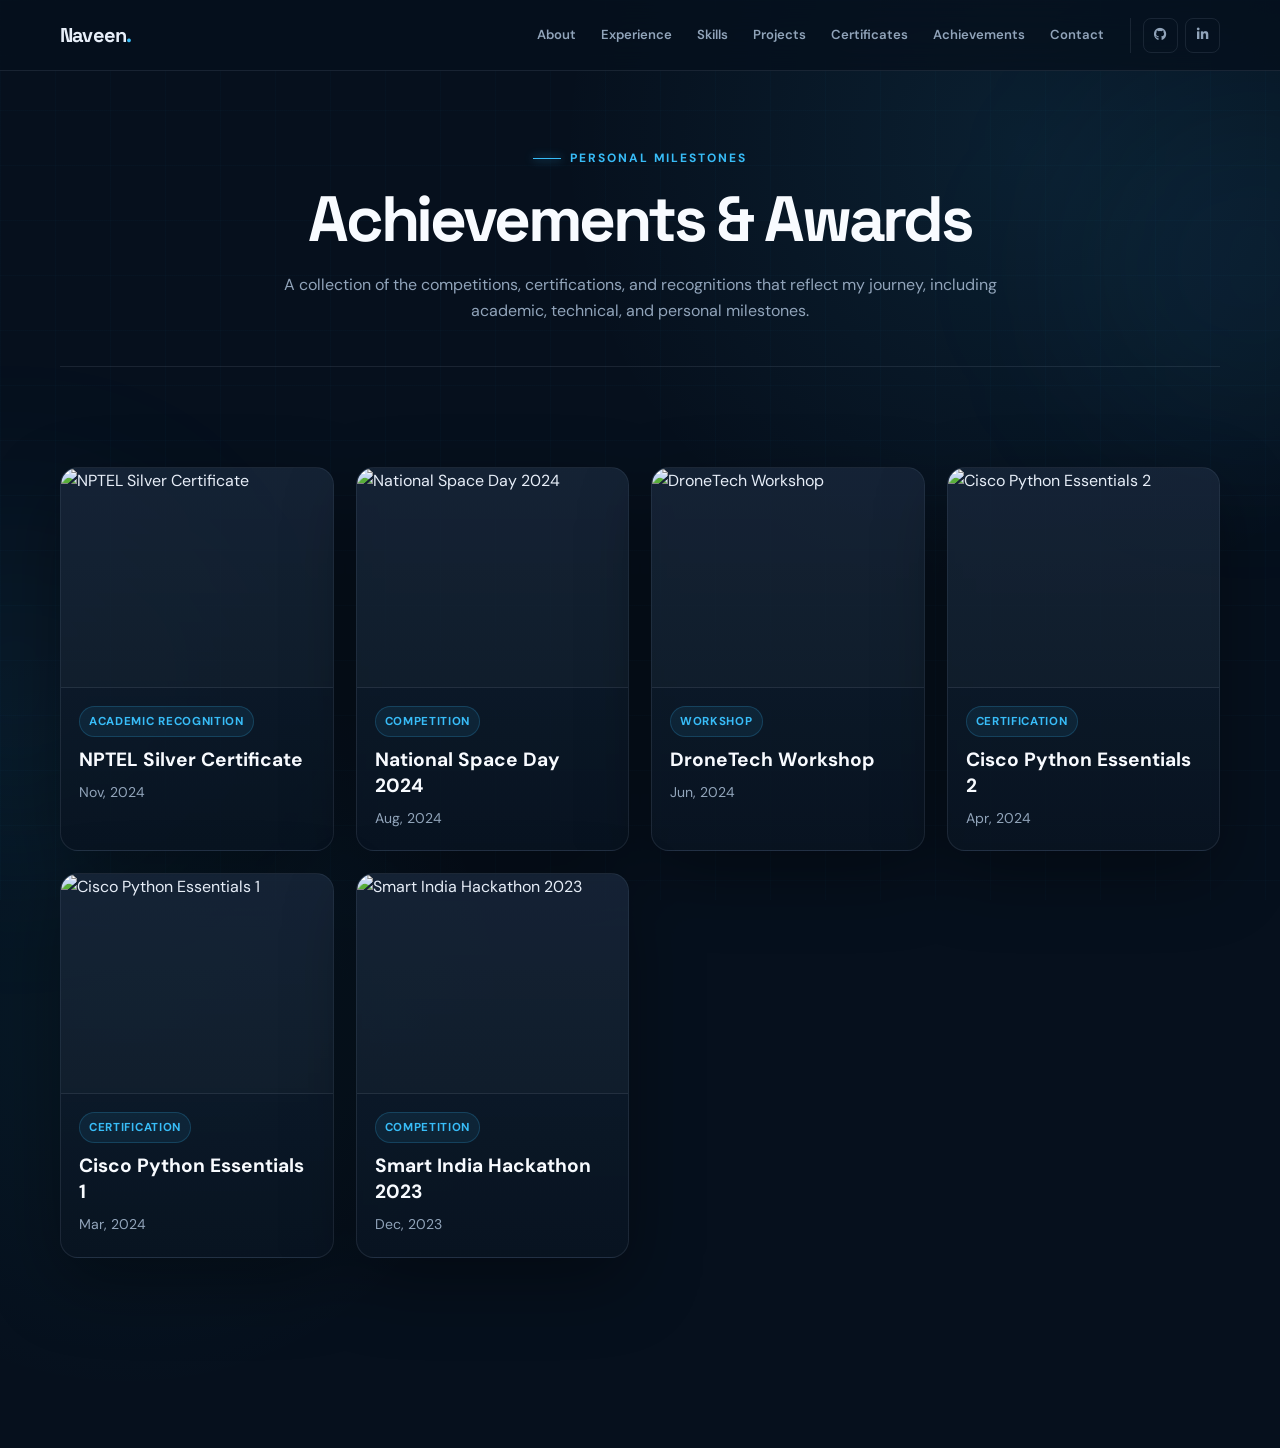
==== achievements.html @ 4840856b "added achievements page" ====
﻿<!DOCTYPE html>
<html lang="en">
<head>
  <meta charset="UTF-8" />
  <meta name="viewport" content="width=device-width, initial-scale=1.0" />
  <title>Achievements | Naveen G.</title>
  <meta name="description" content="Personal achievements, certificates, and awards earned by Naveen G." />
  <meta name="theme-color" content="#06101d" />
  <link rel="icon" href="data:image/svg+xml,%3Csvg xmlns='http://www.w3.org/2000/svg' viewBox='0 0 64 64'%3E%3Crect width='64' height='64' rx='14' fill='%2306101d'/%3E%3Ctext x='32' y='43' font-size='28' font-family='Arial' font-weight='700' text-anchor='middle' fill='%2338bdf8'%3ENG%3C/text%3E%3C/svg%3E">
  <link rel="preconnect" href="https://fonts.googleapis.com" />
  <link rel="preconnect" href="https://fonts.gstatic.com" crossorigin />
  <link href="https://fonts.googleapis.com/css2?family=DM+Sans:wght@400;500;600;700&family=Space+Grotesk:wght@500;600;700&display=swap" rel="stylesheet" />
  <link rel="stylesheet" href="https://cdnjs.cloudflare.com/ajax/libs/font-awesome/6.5.2/css/all.min.css" />
  <link rel="stylesheet" href="style.css">
</head>
<body>
  <div class="ambient-glow glow-one"></div>
  <div class="ambient-glow glow-two"></div>

  <header>
    <div class="container header-inner">
      <a href="index.html" class="logo">Naveen<span>.</span></a>

      <nav class="desktop-nav" aria-label="Main navigation">
        <a href="index.html#about">About</a>
        <a href="index.html#experience">Experience</a>
        <a href="index.html#skills">Skills</a>
        <a href="index.html#projects">Projects</a>
        <a href="index.html#certificates">Certificates</a>
        <a href="achievements.html" class="active">Achievements</a>
        <a href="index.html#contact">Contact</a>

        <div class="nav-social">
          <a class="social-link" href="https://github.com/hey-naveen" target="_blank" rel="noopener noreferrer" aria-label="GitHub">
            <i class="fa-brands fa-github"></i>
          </a>
          <a class="social-link" href="https://www.linkedin.com/in/heynaveen/" target="_blank" rel="noopener noreferrer" aria-label="LinkedIn">
            <i class="fa-brands fa-linkedin-in"></i>
          </a>
        </div>
      </nav>

      <button class="menu-button" id="menuButton" aria-label="Open navigation" aria-expanded="false" aria-controls="mobileNav">
        <span></span><span></span><span></span>
      </button>
    </div>
  </header>

  <nav class="mobile-nav" id="mobileNav" aria-label="Mobile navigation">
    <a href="index.html#about">About</a>
    <a href="index.html#experience">Experience</a>
    <a href="index.html#skills">Skills</a>
    <a href="index.html#projects">Projects</a>
    <a href="index.html#certificates">Certificates</a>
    <a href="achievements.html" class="active">Achievements</a>
    <a href="index.html#contact">Contact</a>

    <div class="mobile-social">
      <a class="social-link" href="https://github.com/hey-naveen" target="_blank" rel="noopener noreferrer" aria-label="GitHub">
        <i class="fa-brands fa-github"></i>
      </a>
      <a class="social-link" href="https://www.linkedin.com/in/heynaveen/" target="_blank" rel="noopener noreferrer" aria-label="LinkedIn">
        <i class="fa-brands fa-linkedin-in"></i>
      </a>
    </div>
  </nav>

  <main class="page-shell">
    <div class="container">
      <header class="page-header">
        <div class="eyebrow">Personal Milestones</div>
        <h1>Achievements &amp; Awards</h1>
        <p class="page-subtitle">
          A collection of the competitions, certifications, and recognitions that reflect my journey,
          including academic, technical, and personal milestones.
        </p>
      </header>

      <section id="achievementGrid" class="achievement-grid" aria-live="polite"></section>
    </div>
  </main>

  <div class="modal" id="achievementModal" aria-hidden="true">
    <div class="modal-box" role="dialog" aria-modal="true" aria-labelledby="modalTitle">
      <div class="modal-top">
        <button class="modal-close" id="closeModal" aria-label="Close achievement details">
          <i class="fa-solid fa-xmark"></i>
        </button>
        <img id="modalImage" class="modal-image" src="" alt="Achievement preview" />
      </div>
      <div class="modal-body">
        <span id="modalTag" class="card-tag">Award</span>
        <h2 id="modalTitle" class="modal-title">Achievement title</h2>
        <div id="modalMeta" class="modal-meta"> </div>
        <p id="modalText" class="modal-text"></p>
        <div class="modal-actions">
          <a id="modalLink" class="btn btn-primary" href="#" target="_blank" rel="noopener noreferrer">
            <i class="fa-solid fa-link"></i> Open Source / Proof
          </a>
          <button id="modalSecondary" class="btn btn-outline" type="button">
            <i class="fa-solid fa-xmark"></i> Close
          </button>
        </div>
      </div>
    </div>
  </div>

  <script type="module">
    import { achievements } from './Achievements/achievement_content.js';
    const grid = document.getElementById('achievementGrid');
    const modal = document.getElementById('achievementModal');
    const modalImage = document.getElementById('modalImage');
    const modalTag = document.getElementById('modalTag');
    const modalTitle = document.getElementById('modalTitle');
    const modalMeta = document.getElementById('modalMeta');
    const modalText = document.getElementById('modalText');
    const modalLink = document.getElementById('modalLink');
    const closeModalBtn = document.getElementById('closeModal');
    const modalSecondary = document.getElementById('modalSecondary');

    function formatAchievementDate(date) {
      const [year, month, day] = date.split('-');
      return `${day}/${month}/${year}`;
    }

    function formatAchievementMonthYear(date) {
      const [year, month] = date.split('-');
      const monthName = new Date(Number(year), Number(month) - 1).toLocaleString('en', { month: 'short' });
      return `${monthName}, ${year}`;
    }

    function renderAchievements() {
      const sortedAchievements = [...achievements].sort((a, b) => b.date.localeCompare(a.date));
      sortedAchievements.forEach((item) => {
        const article = document.createElement('article');
        article.className = 'achievement-card';
        article.setAttribute('tabindex', '0');
        article.setAttribute('role', 'button');
        article.setAttribute('aria-label', `Open details for ${item.title}`);
        article.innerHTML = `
          <div class="card-image-wrap">
            <img class="card-image" src="${item.image}" alt="${item.title}" loading="lazy" />
          </div>
          <div class="card-content">
            <span class="card-tag">${item.category}</span>
            <h3 class="card-title">${item.title}</h3>
            <div class="card-meta">${formatAchievementMonthYear(item.date)}</div>
          </div>
        `;

        article.addEventListener('click', () => openModal(item));
        article.addEventListener('keydown', (event) => {
          if (event.key === 'Enter' || event.key === ' ') {
            event.preventDefault();
            openModal(item);
          }
        });

        grid.appendChild(article);
      });
    }

    function openModal(item) {
      modalImage.src = item.image;
      modalImage.alt = item.title;
      modalTag.textContent = item.category;
      modalTitle.textContent = item.title;
      modalMeta.innerHTML = `<span><i class="fa-solid fa-calendar-days"></i> ${formatAchievementDate(item.date)}</span><span><i class="fa-solid fa-trophy"></i> ${item.category}</span>`;
      modalText.textContent = item.summary + ' ' + item.details;

      if (item.link && item.link !== '#') {
        modalLink.href = item.link;
        modalLink.style.display = 'inline-flex';
      } else {
        modalLink.href = '#';
        modalLink.style.display = 'none';
      }

      modal.classList.add('open');
      modal.setAttribute('aria-hidden', 'false');
    }

    function closeModal() {
      modal.classList.remove('open');
      modal.setAttribute('aria-hidden', 'true');
    }

    closeModalBtn.addEventListener('click', closeModal);
    modalSecondary.addEventListener('click', closeModal);

    modal.addEventListener('click', (event) => {
      if (event.target === modal) {
        closeModal();
      }
    });

    document.addEventListener('keydown', (event) => {
      if (event.key === 'Escape' && modal.classList.contains('open')) {
        closeModal();
      }
    });

    const menuButton = document.getElementById("menuButton");
    const mobileNav = document.getElementById("mobileNav");

    function closeMenu() {
      menuButton.classList.remove("open");
      mobileNav.classList.remove("open");
      menuButton.setAttribute("aria-expanded", "false");
    }

    if (menuButton && mobileNav) {
      menuButton.addEventListener("click", () => {
        const isOpen = mobileNav.classList.contains("open");
        mobileNav.classList.toggle("open", !isOpen);
        menuButton.classList.toggle("open", !isOpen);
        menuButton.setAttribute("aria-expanded", String(!isOpen));
      });

      mobileNav.querySelectorAll("a").forEach((link) => {
        link.addEventListener("click", closeMenu);
      });
    }

    renderAchievements();
  </script>
</body>
</html>
---- style.css ----
:root {
  --bg: #06101d;
  --surface: rgba(13, 28, 47, 0.78);
  --surface-solid: #0d1c30;
  --surface-2: #11243c;
  --accent: #38bdf8;
  --green: #34d399;
  --text: #e7eef8;
  --muted: #91a4ba;
  --heading: #f8fbff;
  --border: rgba(148, 163, 184, 0.14);
  --border-hover: rgba(56, 189, 248, 0.55);
  --accent-soft: rgba(56, 189, 248, 0.09);
  --radius: 18px;
  --max-width: 1160px;
  --shadow: 0 25px 70px rgba(0, 0, 0, 0.35);
  --transition: 0.3s ease;
}

* { margin: 0; padding: 0; box-sizing: border-box; }

html { scroll-behavior: smooth; scroll-padding-top: 80px; }

body {
  font-family: "DM Sans", sans-serif;
  background:
    radial-gradient(circle at 80% 10%, rgba(56, 189, 248, 0.09), transparent 28%),
    radial-gradient(circle at 10% 70%, rgba(34, 211, 238, 0.05), transparent 25%),
    var(--bg);
  color: var(--text);
  line-height: 1.65;
  overflow-x: hidden;
}

a { color: inherit; }
button { font: inherit; }
img { max-width: 100%; display: block; }
::selection { background: rgba(56, 189, 248, 0.3); color: #fff; }
:focus-visible { outline: 2px solid var(--accent); outline-offset: 3px; }

body::before {
  content: "";
  position: fixed;
  inset: 0;
  background-image:
    linear-gradient(rgba(56, 189, 248, 0.025) 1px, transparent 1px),
    linear-gradient(90deg, rgba(56, 189, 248, 0.025) 1px, transparent 1px);
  background-size: 55px 55px;
  pointer-events: none;
  z-index: -5;
  animation: gridMove 20s linear infinite;
}

@keyframes gridMove { from { background-position: 0 0; } to { background-position: 55px 55px; } }

.ambient-glow {
  position: fixed;
  width: 350px;
  height: 350px;
  border-radius: 50%;
  background: rgba(56, 189, 248, 0.06);
  filter: blur(90px);
  pointer-events: none;
  z-index: -4;
  animation: floatGlow 8s ease-in-out infinite;
}

.glow-one { top: 10%; right: -150px; }
.glow-two { bottom: 5%; left: -160px; animation-delay: -4s; }

@keyframes floatGlow { 0%, 100% { transform: translateY(0); } 50% { transform: translateY(40px); } }

.container { width: min(var(--max-width), calc(100% - 40px)); margin: auto; }

body > header {
  position: sticky;
  top: 0;
  z-index: 1000;
  background: rgba(6, 16, 29, 0.78);
  backdrop-filter: blur(18px);
  -webkit-backdrop-filter: blur(18px);
  border-bottom: 1px solid var(--border);
}

.header-inner { height: 70px; display: flex; align-items: center; justify-content: space-between; }

.logo {
  text-decoration: none;
  font-family: "Space Grotesk", sans-serif;
  font-size: 1.25rem;
  font-weight: 700;
  letter-spacing: -0.04em;
}

.logo span { color: var(--accent); }

.desktop-nav { display: flex; align-items: center; gap: 3px; }
.desktop-nav a {
  padding: 9px 11px;
  color: var(--muted);
  text-decoration: none;
  font-size: 0.82rem;
  font-weight: 600;
  border-radius: 8px;
  transition: var(--transition);
}
.desktop-nav a:hover { color: var(--heading); background: rgba(255,255,255,0.04); }

.nav-social { display: flex; gap: 7px; margin-left: 12px; padding-left: 12px; border-left: 1px solid var(--border); }
.desktop-nav .social-link { padding: 0; }
.social-link {
  width: 35px;
  height: 35px;
  display: flex;
  align-items: center;
  justify-content: center;
  border-radius: 9px;
  border: 1px solid var(--border);
  color: var(--muted);
  text-decoration: none;
  transition: var(--transition);
}
.social-link:hover { color: var(--accent); border-color: var(--border-hover); background: var(--accent-soft); transform: translateY(-2px); }

.menu-button {
  display: none;
  width: 42px;
  height: 42px;
  border: 1px solid var(--border);
  border-radius: 9px;
  background: transparent;
  cursor: pointer;
  align-items: center;
  justify-content: center;
  flex-direction: column;
  gap: 5px;
}
.menu-button span { width: 20px; height: 2px; background: var(--text); border-radius: 5px; transition: var(--transition); }
.menu-button.open span:nth-child(1) { transform: translateY(7px) rotate(45deg); }
.menu-button.open span:nth-child(2) { opacity: 0; }
.menu-button.open span:nth-child(3) { transform: translateY(-7px) rotate(-45deg); }

.mobile-nav {
  display: none;
  position: fixed;
  top: 70px;
  left: 0;
  right: 0;
  z-index: 999;
  padding: 15px 20px 20px;
  background: rgba(6, 16, 29, 0.98);
  border-bottom: 1px solid var(--border);
  box-shadow: var(--shadow);
}
.mobile-nav.open { display: block; animation: mobileDrop 0.25s ease; }
@keyframes mobileDrop { from { opacity: 0; transform: translateY(-10px); } to { opacity: 1; transform: translateY(0); } }
.mobile-nav a { display: block; padding: 13px 5px; color: var(--muted); text-decoration: none; border-bottom: 1px solid var(--border); }
.mobile-nav a:hover { color: var(--accent); }
.mobile-nav .social-link { display: flex; padding: 0; border-bottom: 1px solid var(--border); }
.mobile-social { display: flex; gap: 8px; padding-top: 15px; }

.hero {
  position: relative;
  min-height: calc(100vh - 70px);
  display: flex;
  align-items: center;
  padding: 90px 0 100px;
  border-top: none !important;
}
.hero-grid { display: grid; grid-template-columns: 1.15fr 0.85fr; align-items: center; gap: 75px; }

.hero-kicker {
  display: inline-flex;
  align-items: center;
  gap: 9px;
  margin-bottom: 22px;
  color: var(--accent);
  font-size: 0.75rem;
  font-weight: 700;
  letter-spacing: 0.15em;
  text-transform: uppercase;
}
.hero-kicker::before { content: ""; width: 28px; height: 1px; background: var(--accent); box-shadow: 0 0 10px var(--accent); }

.hero h1 {
  font-family: "Space Grotesk", sans-serif;
  font-size: clamp(3.4rem, 7vw, 6rem);
  line-height: 0.95;
  letter-spacing: -0.065em;
  color: var(--heading);
  margin-bottom: 22px;
  white-space: nowrap;
}
.hero h1 span { color: var(--accent); text-shadow: 0 0 35px rgba(56,189,248,0.18); }

.hero-role { font-family: "Space Grotesk", sans-serif; font-size: clamp(1.15rem, 2.5vw, 1.65rem); font-weight: 600; margin-bottom: 8px; }
.hero-focus { color: var(--accent); font-size: 0.95rem; font-weight: 600; margin-bottom: 20px; }
.hero-description { max-width: 700px; color: var(--muted); font-size: 0.98rem; line-height: 1.85; margin-bottom: 30px; }

.hero-buttons { display: flex; flex-wrap: wrap; gap: 10px; }
.btn {
  display: inline-flex;
  align-items: center;
  justify-content: center;
  gap: 8px;
  padding: 11px 18px;
  border-radius: 9px;
  text-decoration: none;
  font-size: 0.84rem;
  font-weight: 700;
  transition: var(--transition);
}
.btn:hover { transform: translateY(-3px); }
.btn-primary { background: var(--accent); color: #03111c; border: 1px solid var(--accent); box-shadow: 0 8px 25px rgba(56,189,248,0.15); }
.btn-primary:hover { background: #67d1ff; box-shadow: 0 12px 35px rgba(56,189,248,0.25); }
.btn-outline { color: var(--text); background: rgba(255,255,255,0.015); border: 1px solid var(--border); }
.btn-outline:hover { color: var(--accent); border-color: var(--border-hover); background: var(--accent-soft); }

.hero-photo-wrap { position: relative; width: min(360px, 100%); margin-left: auto; }
.hero-photo-frame {
  position: relative;
  padding: 12px;
  border-radius: 22px;
  background: linear-gradient(145deg, rgba(56,189,248,0.08), rgba(13,28,47,0.7));
  border: 1px solid var(--border);
  box-shadow: var(--shadow);
}
.hero-photo-frame::before,
.hero-photo-frame::after {
  content: "";
  position: absolute;
  width: 50px;
  height: 50px;
  border: 0 solid var(--accent);
}
.hero-photo-frame::before { top: -8px; left: -8px; border-width: 2px 0 0 2px; border-radius: 8px 0 0 0; }
.hero-photo-frame::after { right: -8px; bottom: -8px; border-width: 0 2px 2px 0; border-radius: 0 0 8px 0; }

.profile-photo { border-radius: 18px; overflow: hidden; }
.hero-photo-frame:hover .profile-photo { transform: scale(1.015); }

.photo-placeholder {
  display: none;
  align-items: center;
  justify-content: center;
  width: 100%;
  aspect-ratio: 1 / 1.1;
  border-radius: 18px;
  background: linear-gradient(135deg, rgba(56,189,248,0.14), rgba(13,28,47,0.85));
  color: var(--accent);
  font-family: "Space Grotesk", sans-serif;
  font-weight: 700;
  font-size: 2.5rem;
  letter-spacing: -0.08em;
}

.hero-status {
  position: absolute;
  left: -18px;
  bottom: 18px;
  display: flex;
  align-items: center;
  gap: 10px;
  padding: 10px 14px;
  background: var(--surface-solid);
  border: 1px solid var(--border);
  border-radius: 10px;
  font-size: 0.75rem;
  font-weight: 700;
  box-shadow: var(--shadow);
  animation: statusFloat 4s ease-in-out infinite;
}
@keyframes statusFloat { 0%, 100% { transform: translateY(0); } 50% { transform: translateY(-7px); } }
.status-dot { width: 7px; height: 7px; border-radius: 50%; background: var(--green); box-shadow: 0 0 12px rgba(52,211,153,0.8); }

.scroll-indicator {
  position: absolute;
  bottom: 28px;
  left: 50%;
  transform: translateX(-50%);
  display: flex;
  flex-direction: column;
  align-items: center;
  gap: 7px;
  color: var(--muted);
  font-size: 0.65rem;
  letter-spacing: 0.12em;
  text-transform: uppercase;
}
.scroll-line { width: 1px; height: 28px; background: linear-gradient(to bottom, var(--accent), transparent); animation: scrollPulse 1.8s ease-in-out infinite; }
@keyframes scrollPulse { 0%, 100% { opacity: 0.35; } 50% { opacity: 1; } }

section { padding: 100px 0; border-top: 1px solid var(--border); }
.section-heading { display: flex; align-items: flex-end; justify-content: space-between; gap: 30px; margin-bottom: 40px; }
.section-label { color: var(--accent); font-size: 0.7rem; font-weight: 700; letter-spacing: 0.17em; text-transform: uppercase; margin-bottom: 8px; }
.section-title { font-family: "Space Grotesk", sans-serif; color: var(--heading); font-size: clamp(1.9rem, 3vw, 2.5rem); line-height: 1.1; letter-spacing: -0.04em; }
.section-description { max-width: 500px; color: var(--muted); font-size: 0.87rem; }

.glass-card {
  background: var(--surface);
  border: 1px solid var(--border);
  backdrop-filter: blur(12px);
  -webkit-backdrop-filter: blur(12px);
  border-radius: var(--radius);
  transition: var(--transition);
}
.glass-card:hover { border-color: var(--border-hover); transform: translateY(-4px); box-shadow: var(--shadow); }

.about-grid { display: grid; grid-template-columns: 1.2fr 0.8fr; gap: 20px; }
.about-card { padding: 32px; }
.about-card p { color: var(--text); font-size: 0.94rem; line-height: 1.9; }
.interest-list { display: flex; flex-wrap: wrap; gap: 8px; margin-top: 25px; }
.interest {
  padding: 7px 10px;
  border: 1px solid var(--border);
  border-radius: 7px;
  color: var(--muted);
  background: rgba(255,255,255,0.02);
  font-size: 0.75rem;
  transition: var(--transition);
}
.interest:hover { color: var(--accent); border-color: var(--border-hover); transform: translateY(-2px); }

.academic-card { padding: 30px; }
.academic-card h3 { font-family: "Space Grotesk", sans-serif; font-size: 1rem; color: var(--heading); margin-bottom: 20px; }
.academic-grid { display: grid; grid-template-columns: 1fr 1fr; gap: 10px; }
.academic-item {
  padding: 17px;
  background: var(--surface-2);
  border: 1px solid var(--border);
  border-radius: 11px;
  transition: var(--transition);
}
.academic-item:hover { border-color: var(--border-hover); transform: translateY(-3px); }
.academic-item small { display: block; color: var(--muted); font-size: 0.68rem; margin-bottom: 4px; }
.academic-item strong { color: var(--heading); font-family: "Space Grotesk", sans-serif; font-size: 1.3rem; }

.timeline { position: relative; max-width: 1000px; margin: auto; }
.timeline::before {
  content: "";
  position: absolute;
  left: 18px;
  top: 0;
  bottom: 0;
  width: 1px;
  background: linear-gradient(to bottom, var(--accent), var(--border), transparent);
}
.experience-card { position: relative; padding-left: 58px; margin-bottom: 25px; }
.timeline-dot {
  position: absolute;
  left: 10px;
  top: 27px;
  width: 17px;
  height: 17px;
  border-radius: 50%;
  background: var(--bg);
  border: 2px solid var(--accent);
  box-shadow: 0 0 0 5px rgba(56,189,248,0.06), 0 0 18px rgba(56,189,248,0.25);
}
.experience-inner {
  background: var(--surface);
  border: 1px solid var(--border);
  border-radius: var(--radius);
  overflow: hidden;
  transition: var(--transition);
}
.experience-inner:hover { border-color: var(--border-hover); box-shadow: var(--shadow); }
.experience-summary {
  display: flex;
  align-items: flex-start;
  justify-content: space-between;
  gap: 20px;
  padding: 25px;
  cursor: pointer;
  list-style: none;
}
.experience-summary::-webkit-details-marker { display: none; }
.experience-company { color: var(--heading); font-family: "Space Grotesk", sans-serif; font-size: 1.15rem; font-weight: 700; margin-bottom: 4px; }
.experience-role { color: var(--accent); font-size: 0.82rem; font-weight: 700; margin-bottom: 6px; }
.experience-meta { color: var(--muted); font-size: 0.74rem; }
.experience-arrow {
  width: 34px;
  height: 34px;
  flex-shrink: 0;
  display: flex;
  align-items: center;
  justify-content: center;
  border: 1px solid var(--border);
  border-radius: 9px;
  color: var(--muted);
  transition: var(--transition);
}
details[open] .experience-arrow { transform: rotate(180deg); color: var(--accent); border-color: var(--border-hover); }

.experience-details { padding: 0 25px 27px; border-top: 1px solid var(--border); animation: detailOpen 0.3s ease; }
@keyframes detailOpen { from { opacity: 0; transform: translateY(-5px); } to { opacity: 1; transform: translateY(0); } }

.detail-grid { display: grid; grid-template-columns: repeat(2, 1fr); gap: 25px; padding-top: 23px; }
.detail-block h4 { color: var(--heading); font-family: "Space Grotesk", sans-serif; font-size: 0.82rem; margin-bottom: 10px; }
.detail-block ul { list-style: none; }
.detail-block li { position: relative; padding-left: 14px; margin-bottom: 7px; color: var(--muted); font-size: 0.79rem; }
.detail-block li::before { content: ""; position: absolute; left: 0; top: 10px; width: 4px; height: 4px; border-radius: 50%; background: var(--accent); }

.skills-grid { display: grid; grid-template-columns: repeat(3, 1fr); gap: 15px; }
.skill-card { padding: 25px; }
.skill-number { color: var(--accent); font-family: "Space Grotesk", sans-serif; font-size: 0.7rem; font-weight: 700; margin-bottom: 13px; }
.skill-card h3 { color: var(--heading); font-family: "Space Grotesk", sans-serif; font-size: 0.98rem; margin-bottom: 15px; }
.chip-list { display: flex; flex-wrap: wrap; gap: 7px; }
.chip {
  padding: 6px 9px;
  color: var(--muted);
  background: var(--surface-2);
  border: 1px solid var(--border);
  border-radius: 7px;
  font-size: 0.73rem;
  transition: var(--transition);
}
.chip:hover { color: var(--accent); border-color: var(--border-hover); transform: translateY(-2px); }

.projects-grid { display: grid; grid-template-columns: repeat(2, 1fr); gap: 18px; }
.project-card { position: relative; display: flex; flex-direction: column; min-height: 330px; padding: 27px; overflow: hidden; }
.project-card::before {
  content: "";
  position: absolute;
  width: 150px;
  height: 150px;
  right: -80px;
  top: -80px;
  border-radius: 50%;
  background: rgba(56,189,248,0.05);
  transition: 0.5s ease;
}
.project-card:hover::before { transform: scale(2.2); }
.project-top { position: relative; display: flex; align-items: center; justify-content: space-between; margin-bottom: 18px; }
.project-number { color: var(--accent); font-family: "Space Grotesk", sans-serif; font-size: 0.7rem; font-weight: 700; letter-spacing: 0.08em; }
.project-type {
  padding: 5px 8px;
  color: var(--accent);
  background: var(--accent-soft);
  border-radius: 6px;
  font-size: 0.65rem;
  font-weight: 700;
  text-transform: uppercase;
  letter-spacing: 0.05em;
}
.project-card h3 { position: relative; color: var(--heading); font-family: "Space Grotesk", sans-serif; font-size: 1.1rem; line-height: 1.35; margin-bottom: 12px; }
.project-card p { position: relative; color: var(--muted); font-size: 0.82rem; line-height: 1.75; flex-grow: 1; margin-bottom: 18px; }
.project-tags { position: relative; display: flex; flex-wrap: wrap; gap: 6px; margin-bottom: 20px; }
.project-tag { padding: 5px 8px; color: var(--text); border: 1px solid var(--border); border-radius: 6px; font-size: 0.68rem; }
.project-links { position: relative; display: flex; gap: 8px; }
.project-link {
  display: inline-flex;
  align-items: center;
  gap: 7px;
  padding: 8px 11px;
  border: 1px solid var(--border);
  border-radius: 7px;
  color: var(--accent);
  text-decoration: none;
  font-size: 0.73rem;
  font-weight: 700;
  transition: var(--transition);
}
.project-link:hover { background: var(--accent-soft); border-color: var(--border-hover); transform: translateY(-2px); }

.cert-grid { display: grid; grid-template-columns: repeat(3, 1fr); gap: 16px; }
.cert-card {
  position: relative;
  overflow: hidden;
  min-height: 270px;
  padding: 14px;
  background: var(--surface);
  border: 1px solid var(--border);
  border-radius: var(--radius);
  transition: var(--transition);
  cursor: pointer;
}
.cert-card:hover { transform: translateY(-6px); border-color: var(--border-hover); box-shadow: var(--shadow); }
.cert-image-wrap {
  position: relative;
  height: 155px;
  overflow: hidden;
  border-radius: 11px;
  background: var(--surface-2);
  border: 1px solid var(--border);
  margin-bottom: 15px;
}
.cert-image { width: 100%; height: 100%; object-fit: cover; transition: transform 0.5s ease; }
.cert-card:hover .cert-image { transform: scale(1.06); }
.cert-overlay {
  position: absolute;
  inset: 0;
  display: flex;
  align-items: center;
  justify-content: center;
  background: rgba(3,12,23,0.72);
  opacity: 0;
  transition: var(--transition);
}
.cert-card:hover .cert-overlay,
.cert-card:focus-visible .cert-overlay { opacity: 1; }
.cert-overlay span {
  display: flex;
  align-items: center;
  gap: 7px;
  padding: 8px 12px;
  border: 1px solid rgba(255,255,255,0.2);
  border-radius: 8px;
  background: rgba(255,255,255,0.06);
  color: #fff;
  font-size: 0.72rem;
  font-weight: 700;
}
.cert-icon {
  width: 32px;
  height: 32px;
  display: flex;
  align-items: center;
  justify-content: center;
  border-radius: 8px;
  background: var(--accent-soft);
  color: var(--accent);
  margin-bottom: 9px;
  font-size: 0.75rem;
}
.cert-card h3 { color: var(--heading); font-family: "Space Grotesk", sans-serif; font-size: 0.86rem; line-height: 1.4; }
.cert-card p { color: var(--muted); font-size: 0.7rem; margin-top: 5px; }

.cert-modal {
  position: fixed;
  inset: 0;
  z-index: 2000;
  display: none;
  align-items: center;
  justify-content: center;
  padding: 25px;
  background: rgba(1,7,14,0.9);
  backdrop-filter: blur(12px);
}
.cert-modal.active { display: flex; animation: modalFade 0.25s ease; }
@keyframes modalFade { from { opacity: 0; } to { opacity: 1; } }
.modal-content {
  position: relative;
  width: min(950px, 100%);
  max-height: 90vh;
  padding: 15px;
  background: var(--surface-solid);
  border: 1px solid var(--border-hover);
  border-radius: 16px;
  box-shadow: var(--shadow);
}
.modal-content img { width: 100%; max-height: 82vh; object-fit: contain; border-radius: 10px; }
.modal-close {
  position: absolute;
  top: -15px;
  right: -15px;
  width: 38px;
  height: 38px;
  display: flex;
  align-items: center;
  justify-content: center;
  border-radius: 50%;
  border: 1px solid var(--border);
  background: var(--surface-solid);
  color: #fff;
  cursor: pointer;
  transition: var(--transition);
}
.modal-close:hover { color: var(--accent); border-color: var(--border-hover); transform: rotate(90deg); }

.productivity { display: flex; flex-wrap: wrap; gap: 9px; }

.contact-box { display: grid; grid-template-columns: 1fr auto; align-items: center; gap: 30px; padding: 35px; }
.contact-box h3 { color: var(--heading); font-family: "Space Grotesk", sans-serif; font-size: 1.4rem; margin-bottom: 7px; }
.contact-box p { color: var(--muted); font-size: 0.85rem; }
.contact-links { display: flex; flex-wrap: wrap; gap: 8px; }
.contact-link {
  display: inline-flex;
  align-items: center;
  gap: 7px;
  padding: 10px 13px;
  border: 1px solid var(--border);
  border-radius: 8px;
  color: var(--text);
  text-decoration: none;
  font-size: 0.76rem;
  font-weight: 700;
  transition: var(--transition);
}
.contact-link:hover { color: var(--accent); border-color: var(--border-hover); background: var(--accent-soft); transform: translateY(-2px); }

footer { padding: 28px 0; text-align: center; border-top: 1px solid var(--border); color: var(--muted); font-size: 0.74rem; }
footer span { color: var(--accent); }

.reveal {
  opacity: 0;
  transform: translateY(28px);
  transition:
    opacity 0.7s ease,
    transform 0.7s ease,
    border-color 0.3s ease,
    box-shadow 0.3s ease,
    background 0.3s ease;
}
.reveal.visible { opacity: 1; transform: translateY(0); }
.glass-card.reveal.visible:hover { transform: translateY(-4px); }
.cert-card.reveal.visible:hover { transform: translateY(-6px); }

.delay-1 { transition-delay: 0.1s; }
.delay-2 { transition-delay: 0.2s; }
.delay-3 { transition-delay: 0.3s; }
.reveal.done { transition-delay: 0s; }

.page-shell {
  padding: 70px 0 90px;
}

.page-header {
  text-align: center;
  margin-bottom: 42px;
}

.eyebrow {
  display: inline-flex;
  align-items: center;
  gap: 9px;
  margin-bottom: 18px;
  color: var(--accent);
  font-size: 0.75rem;
  font-weight: 700;
  letter-spacing: 0.16em;
  text-transform: uppercase;
}

.eyebrow::before {
  content: "";
  width: 28px;
  height: 1px;
  background: var(--accent);
  box-shadow: 0 0 10px var(--accent);
}

.page-shell h1 {
  margin: 0;
  font-family: "Space Grotesk", sans-serif;
  font-size: clamp(2.4rem, 5vw, 4rem);
  line-height: 1.05;
  letter-spacing: -0.05em;
  color: var(--heading);
}

.page-subtitle {
  max-width: 760px;
  margin: 18px auto 0;
  color: var(--muted);
  font-size: 1rem;
}

.achievement-grid {
  display: grid;
  grid-template-columns: repeat(auto-fit, minmax(260px, 1fr));
  gap: 22px;
}

.achievement-card {
  position: relative;
  border: 1px solid var(--border);
  background: linear-gradient(180deg, rgba(18, 34, 54, 0.8), rgba(9, 20, 33, 0.9));
  border-radius: var(--radius);
  overflow: hidden;
  box-shadow: var(--shadow);
  transition: transform var(--transition), border-color var(--transition), box-shadow var(--transition);
  cursor: pointer;
}

.achievement-card:hover {
  transform: translateY(-5px);
  border-color: var(--border-hover);
  box-shadow: 0 22px 55px rgba(0, 0, 0, 0.45);
}

.card-image-wrap {
  height: 220px;
  background: rgba(255,255,255,0.02);
  border-bottom: 1px solid var(--border);
  overflow: hidden;
}

.card-image {
  width: 100%;
  height: 100%;
  object-fit: cover;
  transition: transform 0.5s ease;
}

.achievement-card:hover .card-image { transform: scale(1.03); }

.card-content { padding: 18px 18px 20px; }

.card-tag {
  display: inline-block;
  margin-bottom: 10px;
  padding: 5px 9px;
  border-radius: 999px;
  background: rgba(56, 189, 248, 0.08);
  border: 1px solid rgba(56, 189, 248, 0.2);
  color: var(--accent);
  font-size: 0.72rem;
  font-weight: 700;
  letter-spacing: 0.06em;
  text-transform: uppercase;
}

.card-title {
  margin: 0 0 8px;
  font-size: 1.2rem;
  font-weight: 700;
  color: var(--heading);
  line-height: 1.35;
}

.card-meta { color: var(--muted); font-size: 0.88rem; }

.modal {
  position: fixed;
  inset: 0;
  display: flex;
  align-items: center;
  justify-content: center;
  background: rgba(2, 8, 14, 0.72);
  backdrop-filter: blur(8px);
  -webkit-backdrop-filter: blur(8px);
  opacity: 0;
  pointer-events: none;
  transition: opacity 0.25s ease;
  z-index: 2000;
  padding: 20px;
}

.modal.open { opacity: 1; pointer-events: auto; }

.modal-box {
  width: min(820px, 100%);
  background: linear-gradient(180deg, rgba(13, 28, 47, 0.98), rgba(8, 17, 28, 0.98));
  border: 1px solid var(--border);
  border-radius: 22px;
  box-shadow: var(--shadow);
  overflow: hidden;
  transform: translateY(14px) scale(0.98);
  transition: transform 0.25s ease;
}

.modal.open .modal-box { transform: translateY(0) scale(1); }

.modal-top { position: relative; background: rgba(255,255,255,0.02); border-bottom: 1px solid var(--border); }
.modal-image { width: 100%; max-height: 420px; object-fit: cover; display: block; }
.modal-close {
  position: absolute;
  top: 14px;
  right: 14px;
  width: 38px;
  height: 38px;
  border: 1px solid var(--border);
  border-radius: 50%;
  background: rgba(6, 16, 29, 0.8);
  color: var(--text);
  cursor: pointer;
  font-size: 1rem;
  transition: var(--transition);
}
.modal-close:hover { color: var(--accent); border-color: var(--border-hover); }
.modal-body { padding: 20px 22px 24px; }
.modal-body .card-tag { margin-bottom: 12px; }
.modal-title {
  margin: 0 0 6px;
  font-size: clamp(1.5rem, 2.5vw, 2.2rem);
  font-weight: 700;
  color: var(--heading);
  letter-spacing: -0.04em;
}
.modal-meta {
  display: flex;
  flex-wrap: wrap;
  gap: 10px 16px;
  color: var(--muted);
  font-size: 0.86rem;
  margin-bottom: 16px;
}
.modal-text {
  color: var(--text);
  margin: 0;
  font-size: 0.98rem;
  line-height: 1.8;
}
.modal-actions {
  margin-top: 18px;
  display: flex;
  gap: 12px;
  flex-wrap: wrap;
}

@media (max-width: 950px) {
  .desktop-nav { display: none; }
  .menu-button { display: flex; }
  .hero { padding: 70px 0 90px; }
  .hero-grid { grid-template-columns: 1fr; gap: 55px; }
  .hero-copy { text-align: center; }
  .hero-kicker { justify-content: center; }
  .hero-description { margin-left: auto; margin-right: auto; }
  .hero-buttons { justify-content: center; }
  .hero-photo-wrap { margin: auto; width: min(320px, 80%); }
  .hero-status { left: -10px; }
  .about-grid { grid-template-columns: 1fr; }
  .skills-grid { grid-template-columns: repeat(2, 1fr); }
  .cert-grid { grid-template-columns: repeat(2, 1fr); }
  .contact-box { grid-template-columns: 1fr; }
}

@media (max-width: 650px) {
  .container { width: min(var(--max-width), calc(100% - 30px)); }
  section { padding: 70px 0; }
  .hero { min-height: auto; padding: 65px 0 80px; }
  .hero h1 { font-size: clamp(2.8rem, 15vw, 4rem); white-space: normal; }
  .hero-role { font-size: 1.1rem; }
  .hero-focus { font-size: 0.85rem; line-height: 1.7; }
  .hero-description { font-size: 0.88rem; }
  .hero-buttons { flex-direction: column; align-items: stretch; }
  .btn { width: 100%; }
  .hero-photo-wrap { width: min(280px, 82%); }
  .hero-status { left: -5px; bottom: 14px; }
  .scroll-indicator { display: none; }
  .section-heading { display: block; }
  .section-description { margin-top: 12px; }
  .skills-grid, .projects-grid, .cert-grid { grid-template-columns: 1fr; }
  .detail-grid { grid-template-columns: 1fr; }
  .experience-card { padding-left: 38px; }
  .timeline::before { left: 11px; }
  .timeline-dot { left: 4px; }
  .experience-summary { padding: 20px; }
  .experience-details { padding: 0 20px 22px; }
  .contact-box { padding: 25px; }
  .contact-links { flex-direction: column; }
  .contact-link { justify-content: center; }
  .modal-content { padding: 8px; }
  .modal-close { top: -10px; right: -10px; }
}

@media (prefers-reduced-motion: reduce) {
  html { scroll-behavior: auto; }
  *, *::before, *::after {
    animation-duration: 0.01ms !important;
    animation-iteration-count: 1 !important;
    transition-duration: 0.01ms !important;
  }
  .reveal { opacity: 1; transform: none; }
}
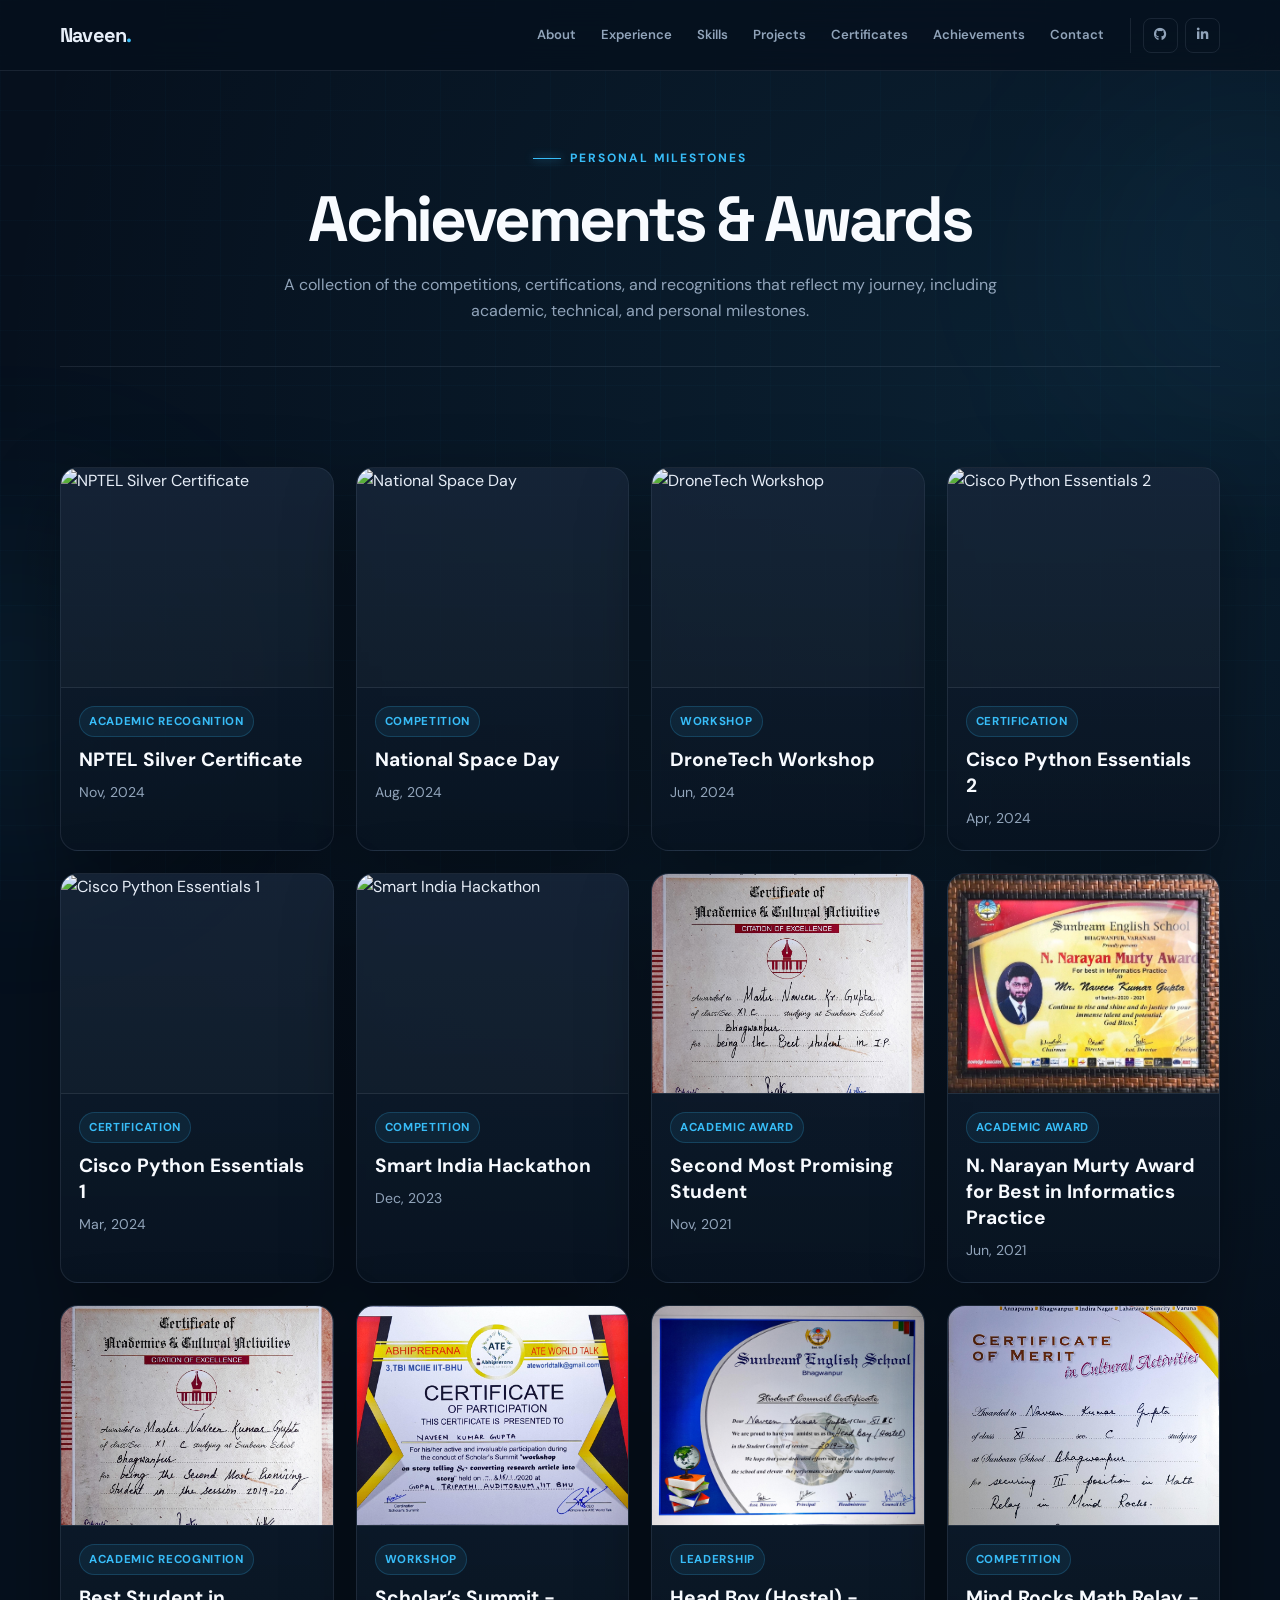
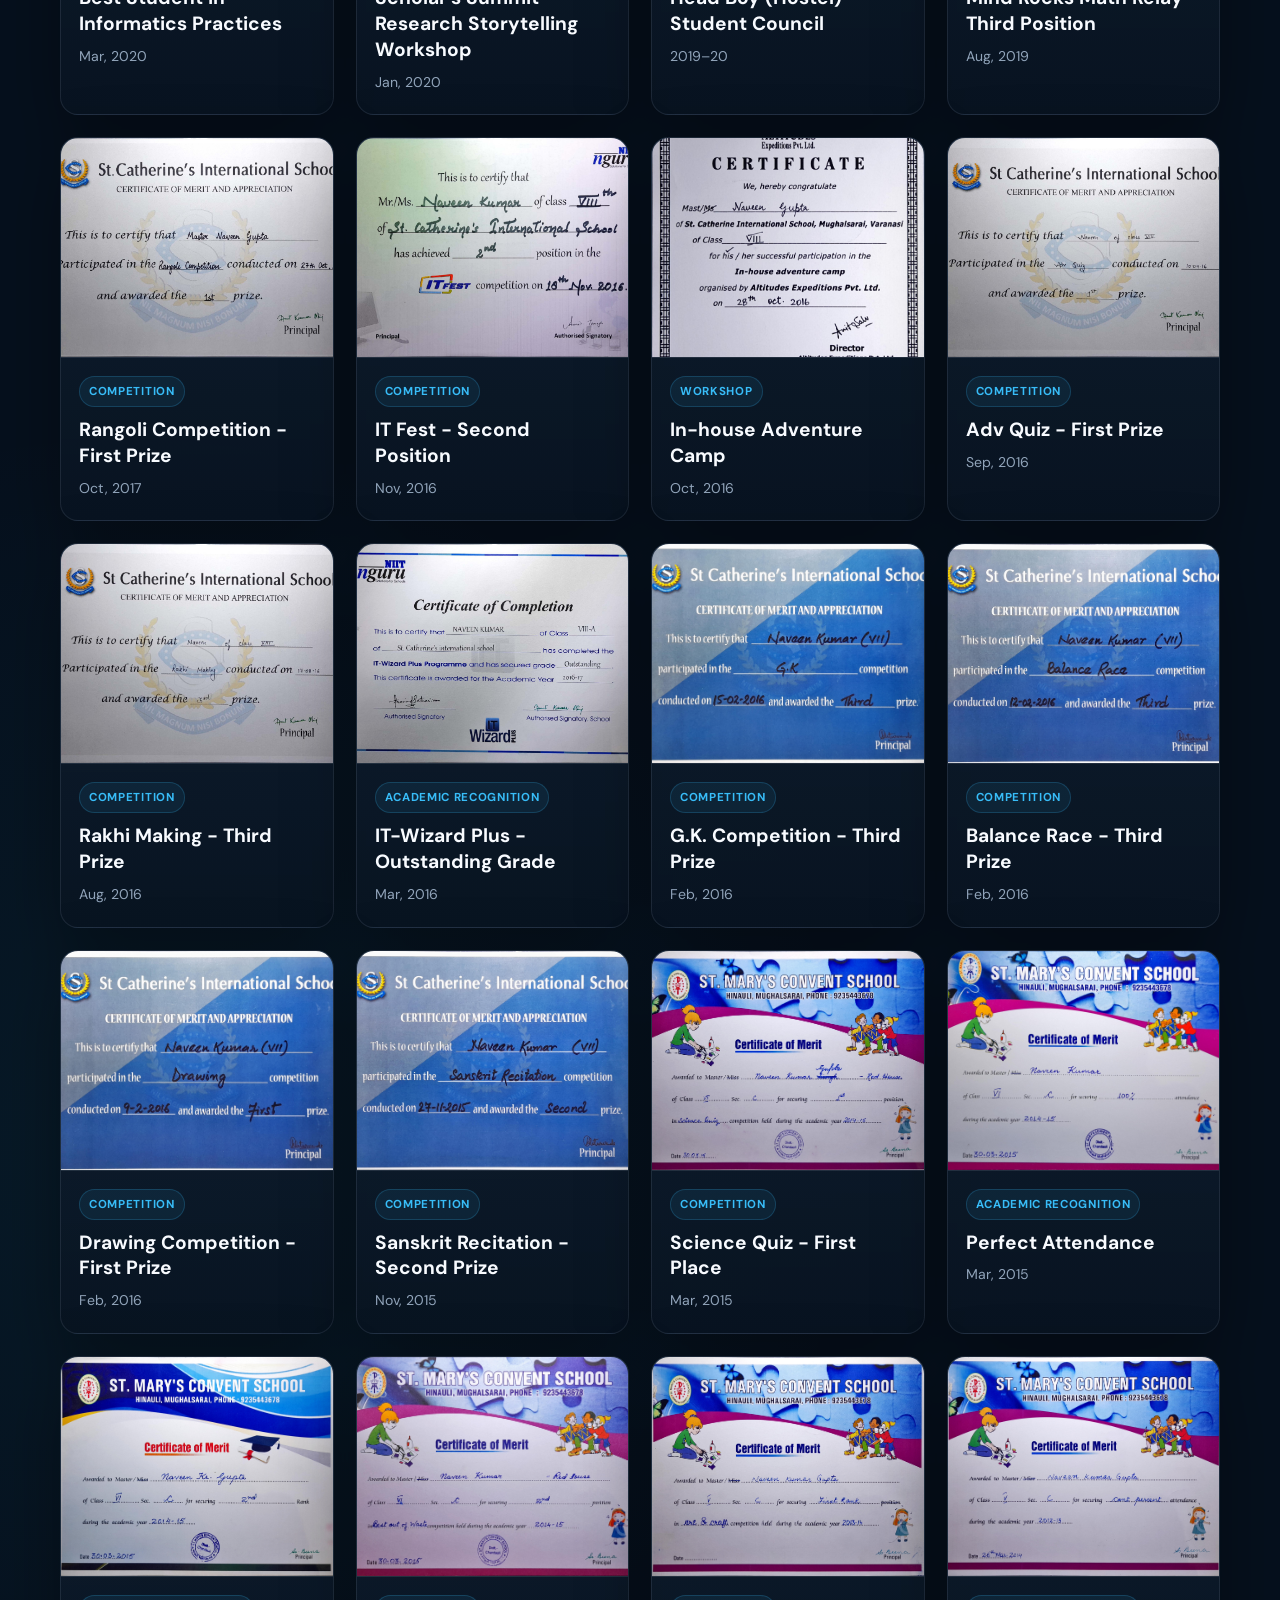
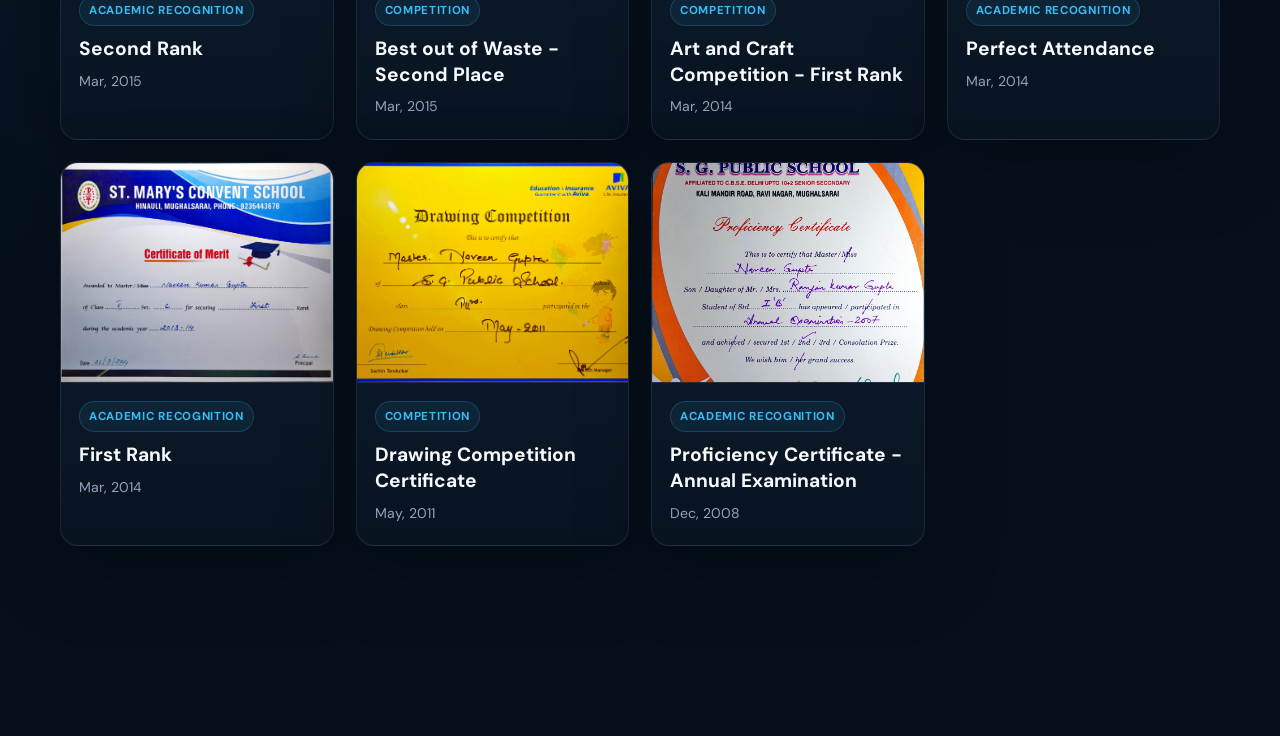
==== commit 15597e63: "Modified achivements page, added swipe gestures, and adjusted the scaling of the box.  Added certifi" ====
--- a/achievements.html
+++ b/achievements.html
@@ -81,12 +81,35 @@
   </main>
 
   <div class="modal" id="achievementModal" aria-hidden="true">
+    <div class="modal-card-controls" id="modalCardControls" aria-label="Achievement navigation" hidden>
+      <button class="modal-card-arrow" id="previousAchievement" type="button" aria-label="Previous achievement">
+        <i class="fa-solid fa-chevron-left"></i>
+      </button>
+      <button class="modal-card-arrow" id="nextAchievement" type="button" aria-label="Next achievement">
+        <i class="fa-solid fa-chevron-right"></i>
+      </button>
+    </div>
     <div class="modal-box" role="dialog" aria-modal="true" aria-labelledby="modalTitle">
       <div class="modal-top">
         <button class="modal-close" id="closeModal" aria-label="Close achievement details">
           <i class="fa-solid fa-xmark"></i>
         </button>
-        <img id="modalImage" class="modal-image" src="" alt="Achievement preview" />
+        <div class="modal-image-viewport">
+          <div class="modal-image-track" id="modalImageTrack">
+            <img id="modalPreviousImage" class="modal-image" src="" alt="" aria-hidden="true" />
+            <img id="modalImage" class="modal-image" src="" alt="Achievement preview" />
+            <img id="modalNextImage" class="modal-image" src="" alt="" aria-hidden="true" />
+          </div>
+        </div>
+        <div class="modal-gallery-controls" id="modalGalleryControls" hidden>
+          <button class="modal-gallery-arrow" id="modalPrevious" type="button" aria-label="Previous image">
+            <i class="fa-solid fa-chevron-left"></i>
+          </button>
+          <span class="modal-gallery-count" id="modalGalleryCount" aria-live="polite"></span>
+          <button class="modal-gallery-arrow" id="modalNext" type="button" aria-label="Next image">
+            <i class="fa-solid fa-chevron-right"></i>
+          </button>
+        </div>
       </div>
       <div class="modal-body">
         <span id="modalTag" class="card-tag">Award</span>
@@ -109,28 +132,66 @@
     import { achievements } from './Achievements/achievement_content.js';
     const grid = document.getElementById('achievementGrid');
     const modal = document.getElementById('achievementModal');
+    const modalBox = modal.querySelector('.modal-box');
+    const modalCardControls = document.getElementById('modalCardControls');
+    const previousAchievement = document.getElementById('previousAchievement');
+    const nextAchievement = document.getElementById('nextAchievement');
+    const modalImageTrack = document.getElementById('modalImageTrack');
+    const modalPreviousImage = document.getElementById('modalPreviousImage');
     const modalImage = document.getElementById('modalImage');
+    const modalNextImage = document.getElementById('modalNextImage');
     const modalTag = document.getElementById('modalTag');
     const modalTitle = document.getElementById('modalTitle');
     const modalMeta = document.getElementById('modalMeta');
     const modalText = document.getElementById('modalText');
     const modalLink = document.getElementById('modalLink');
+    const modalGalleryControls = document.getElementById('modalGalleryControls');
+    const modalGalleryCount = document.getElementById('modalGalleryCount');
+    const modalPrevious = document.getElementById('modalPrevious');
+    const modalNext = document.getElementById('modalNext');
     const closeModalBtn = document.getElementById('closeModal');
     const modalSecondary = document.getElementById('modalSecondary');
+    let sortedAchievements = [];
+    let currentAchievementIndex = -1;
+    let isAchievementSliding = false;
+    let achievementTransitionId = 0;
+    let touchStartPoint;
+    let modalImages = [];
+    let currentModalImage = 0;
+    let currentAchievement;
+    let imageSlideTimer;
+    let pendingSlideDirection = 0;
+    let isImageSliding = false;
+
+    function formatAcademicYear(date) {
+      const match = date.match(/^(\d{4})-(\d{2})$/);
+      if (!match || Number(match[2]) <= 12) return null;
+      return `${match[1]}–${match[2]}`;
+    }
 
     function formatAchievementDate(date) {
+      const academicYear = formatAcademicYear(date);
+      if (academicYear) return academicYear;
+
       const [year, month, day] = date.split('-');
+      if (!day) {
+        return new Date(Number(year), Number(month) - 1).toLocaleString('en', { month: 'long', year: 'numeric' });
+      }
       return `${day}/${month}/${year}`;
     }
 
     function formatAchievementMonthYear(date) {
+      const academicYear = formatAcademicYear(date);
+      if (academicYear) return academicYear;
+
       const [year, month] = date.split('-');
       const monthName = new Date(Number(year), Number(month) - 1).toLocaleString('en', { month: 'short' });
       return `${monthName}, ${year}`;
     }
 
     function renderAchievements() {
-      const sortedAchievements = [...achievements].sort((a, b) => b.date.localeCompare(a.date));
+      sortedAchievements = [...achievements].sort((a, b) => b.date.localeCompare(a.date));
+      modalCardControls.hidden = sortedAchievements.length < 2;
       sortedAchievements.forEach((item) => {
         const article = document.createElement('article');
         article.className = 'achievement-card';
@@ -161,15 +222,20 @@
     }
 
     function openModal(item) {
-      modalImage.src = item.image;
-      modalImage.alt = item.title;
+      currentAchievementIndex = sortedAchievements.indexOf(item);
+      stopImageSlider();
+      currentAchievement = item;
+      modalImages = item.images?.length ? item.images : [item.image];
+      currentModalImage = 0;
+      resetModalImageTrack();
+      updateModalImages(item);
+      modalGalleryControls.hidden = modalImages.length < 2;
       modalTag.textContent = item.category;
       modalTitle.textContent = item.title;
       modalMeta.innerHTML = `<span><i class="fa-solid fa-calendar-days"></i> ${formatAchievementDate(item.date)}</span><span><i class="fa-solid fa-trophy"></i> ${item.category}</span>`;
       modalText.textContent = item.summary + ' ' + item.details;
 
       if (item.link && item.link !== '#') {
-        modalLink.href = item.link;
         modalLink.style.display = 'inline-flex';
       } else {
         modalLink.href = '#';
@@ -178,9 +244,163 @@
 
       modal.classList.add('open');
       modal.setAttribute('aria-hidden', 'false');
+
+      if (modalImages.length > 1) {
+        imageSlideTimer = window.setInterval(() => changeModalImage(item, 1), 2000);
+      }
+    }
+
+    function navigateAchievement(direction) {
+      if (isAchievementSliding || sortedAchievements.length < 2) {
+        return;
+      }
+
+      isAchievementSliding = true;
+      stopImageSlider();
+      const transitionId = ++achievementTransitionId;
+      const exitClass = direction > 0 ? 'card-slide-out-next' : 'card-slide-out-previous';
+      const enterClass = direction > 0 ? 'card-slide-in-next' : 'card-slide-in-previous';
+      const exitAnimation = direction > 0 ? 'achievement-slide-out-next' : 'achievement-slide-out-previous';
+      const enterAnimation = direction > 0 ? 'achievement-slide-in-next' : 'achievement-slide-in-previous';
+
+      function afterModalAnimation(animationName, duration, callback) {
+        let completed = false;
+        const finish = (event) => {
+          if (event && (event.target !== modalBox || event.animationName !== animationName)) {
+            return;
+          }
+          if (completed) {
+            return;
+          }
+
+          completed = true;
+          window.clearTimeout(fallbackTimer);
+          modalBox.removeEventListener('animationend', finish);
+          callback();
+        };
+        const fallbackTimer = window.setTimeout(() => finish(), duration + 100);
+        modalBox.addEventListener('animationend', finish);
+      }
+
+      afterModalAnimation(exitAnimation, 180, () => {
+        if (transitionId !== achievementTransitionId) {
+          return;
+        }
+
+        modalBox.classList.remove(exitClass);
+        currentAchievementIndex = (currentAchievementIndex + direction + sortedAchievements.length) % sortedAchievements.length;
+        openModal(sortedAchievements[currentAchievementIndex]);
+        afterModalAnimation(enterAnimation, 260, () => {
+          if (transitionId !== achievementTransitionId) {
+            return;
+          }
+          modalBox.classList.remove(enterClass);
+          isAchievementSliding = false;
+        });
+        modalBox.classList.add(enterClass);
+      });
+      modalBox.classList.add(exitClass);
+    }
+
+    function updateModalImages(item) {
+      const previousIndex = (currentModalImage - 1 + modalImages.length) % modalImages.length;
+      const nextIndex = (currentModalImage + 1) % modalImages.length;
+      const image = modalImages[currentModalImage];
+      modalPreviousImage.src = modalImages[previousIndex];
+      modalImage.src = image;
+      modalNextImage.src = modalImages[nextIndex];
+      modalImage.alt = `${item.title} image ${currentModalImage + 1} of ${modalImages.length}`;
+      modalGalleryCount.textContent = `${currentModalImage + 1} / ${modalImages.length}`;
+
+      if (item.link && item.link !== '#') {
+        modalLink.href = item.link === item.image ? image : item.link;
+      }
+    }
+
+    function changeModalImage(item, direction) {
+      if (modalImages.length < 2 || isImageSliding) {
+        return;
+      }
+
+      pendingSlideDirection = direction;
+      isImageSliding = true;
+      modalImageTrack.style.transform = direction > 0
+        ? 'translateX(-66.666667%)'
+        : 'translateX(0)';
+    }
+
+    modalImageTrack.addEventListener('transitionend', (event) => {
+      if (event.target !== modalImageTrack || event.propertyName !== 'transform' || !pendingSlideDirection) {
+        return;
+      }
+
+      currentModalImage = (currentModalImage + pendingSlideDirection + modalImages.length) % modalImages.length;
+      pendingSlideDirection = 0;
+      resetModalImageTrack();
+      updateModalImages(currentAchievement);
+    });
+
+    function resetModalImageTrack() {
+      pendingSlideDirection = 0;
+      isImageSliding = false;
+      modalImageTrack.classList.add('resetting');
+      modalImageTrack.style.transform = 'translateX(-33.333333%)';
+      void modalImageTrack.offsetWidth;
+      modalImageTrack.classList.remove('resetting');
+    }
+
+    modalPrevious.addEventListener('click', () => changeModalImage(currentAchievement, -1));
+    modalNext.addEventListener('click', () => changeModalImage(currentAchievement, 1));
+    previousAchievement.addEventListener('click', () => navigateAchievement(-1));
+    nextAchievement.addEventListener('click', () => navigateAchievement(1));
+
+    modalBox.addEventListener('touchstart', (event) => {
+      if (event.touches.length !== 1
+        || event.target.closest('button, a, input, select, textarea, .modal-gallery-controls')) {
+        touchStartPoint = undefined;
+        return;
+      }
+
+      const touch = event.touches[0];
+      touchStartPoint = { x: touch.clientX, y: touch.clientY, identifier: touch.identifier };
+    });
+
+    modalBox.addEventListener('touchend', (event) => {
+      if (!touchStartPoint) {
+        touchStartPoint = undefined;
+        return;
+      }
+
+      const touch = [...event.changedTouches].find((item) => item.identifier === touchStartPoint.identifier);
+      if (!touch) {
+        return;
+      }
+
+      const horizontalDistance = touch.clientX - touchStartPoint.x;
+      const verticalDistance = touch.clientY - touchStartPoint.y;
+      touchStartPoint = undefined;
+
+      if (Math.abs(horizontalDistance) >= 60 && Math.abs(horizontalDistance) > Math.abs(verticalDistance) * 1.25) {
+        navigateAchievement(horizontalDistance < 0 ? 1 : -1);
+      }
+    });
+
+    modalBox.addEventListener('touchcancel', () => {
+      touchStartPoint = undefined;
+    });
+
+    function stopImageSlider() {
+      if (imageSlideTimer !== undefined) {
+        window.clearInterval(imageSlideTimer);
+        imageSlideTimer = undefined;
+      }
     }
 
     function closeModal() {
+      achievementTransitionId += 1;
+      isAchievementSliding = false;
+      modalBox.classList.remove('card-slide-out-next', 'card-slide-out-previous', 'card-slide-in-next', 'card-slide-in-previous');
+      stopImageSlider();
       modal.classList.remove('open');
       modal.setAttribute('aria-hidden', 'true');
     }
@@ -195,8 +415,18 @@
     });
 
     document.addEventListener('keydown', (event) => {
-      if (event.key === 'Escape' && modal.classList.contains('open')) {
+      if (!modal.classList.contains('open')) {
+        return;
+      }
+
+      if (event.key === 'Escape') {
         closeModal();
+      } else if (event.key === 'ArrowLeft') {
+        event.preventDefault();
+        navigateAchievement(-1);
+      } else if (event.key === 'ArrowRight') {
+        event.preventDefault();
+        navigateAchievement(1);
       }
     });
 
--- a/style.css
+++ b/style.css
@@ -740,24 +740,137 @@
 .modal.open { opacity: 1; pointer-events: auto; }
 
 .modal-box {
-  width: min(820px, 100%);
+  width: min(1120px, calc(100vw - 144px));
+  max-height: 90vh;
+  max-height: 90dvh;
   background: linear-gradient(180deg, rgba(13, 28, 47, 0.98), rgba(8, 17, 28, 0.98));
   border: 1px solid var(--border);
   border-radius: 22px;
   box-shadow: var(--shadow);
   overflow: hidden;
+  display: flex;
+  flex-direction: column;
   transform: translateY(14px) scale(0.98);
   transition: transform 0.25s ease;
 }
 
 .modal.open .modal-box { transform: translateY(0) scale(1); }
 
-.modal-top { position: relative; background: rgba(255,255,255,0.02); border-bottom: 1px solid var(--border); }
-.modal-image { width: 100%; max-height: 420px; object-fit: cover; display: block; }
+.modal-card-controls {
+  position: absolute;
+  top: 50%;
+  left: max(16px, calc(50% - 620px));
+  right: max(16px, calc(50% - 620px));
+  z-index: 1;
+  display: flex;
+  justify-content: space-between;
+  transform: translateY(-50%);
+  pointer-events: none;
+}
+.modal-card-controls[hidden] { display: none; }
+.modal-card-arrow {
+  display: grid;
+  place-items: center;
+  width: 44px;
+  height: 44px;
+  border: 1px solid var(--border);
+  border-radius: 50%;
+  background: rgba(6, 16, 29, 0.92);
+  color: var(--text);
+  cursor: pointer;
+  font-size: 1rem;
+  pointer-events: auto;
+  transition: var(--transition);
+}
+.modal-card-arrow:hover { color: var(--accent); border-color: var(--border-hover); }
+.modal-card-arrow:focus-visible { outline: 2px solid var(--accent); outline-offset: 3px; }
+.modal-box.card-slide-out-next { animation: achievement-slide-out-next 180ms ease-in both; }
+.modal-box.card-slide-out-previous { animation: achievement-slide-out-previous 180ms ease-in both; }
+.modal-box.card-slide-in-next { animation: achievement-slide-in-next 260ms ease-out both; }
+.modal-box.card-slide-in-previous { animation: achievement-slide-in-previous 260ms ease-out both; }
+
+@keyframes achievement-slide-out-next {
+  to { opacity: 0; transform: translate(-36px, 0) scale(0.99); }
+}
+@keyframes achievement-slide-out-previous {
+  to { opacity: 0; transform: translate(36px, 0) scale(0.99); }
+}
+@keyframes achievement-slide-in-next {
+  from { opacity: 0; transform: translate(36px, 0) scale(0.99); }
+  to { opacity: 1; transform: translate(0, 0) scale(1); }
+}
+@keyframes achievement-slide-in-previous {
+  from { opacity: 0; transform: translate(-36px, 0) scale(0.99); }
+  to { opacity: 1; transform: translate(0, 0) scale(1); }
+}
+
+.modal-top {
+  position: relative;
+  flex: 0 1 auto;
+  background: rgba(255,255,255,0.02);
+  border-bottom: 1px solid var(--border);
+}
+.modal-image-viewport {
+  height: min(50.625vw, 58vh);
+  height: min(50.625vw, 58dvh);
+  overflow: hidden;
+}
+.modal-image-track {
+  display: flex;
+  width: 300%;
+  height: 100%;
+  transform: translateX(-33.333333%);
+  transition: transform 450ms cubic-bezier(0.22, 0.61, 0.36, 1);
+}
+.modal-image-track.resetting { transition: none; }
+.modal-image {
+  flex: 0 0 33.333333%;
+  width: 33.333333%;
+  height: 100%;
+  object-fit: contain;
+  display: block;
+}
+.modal-gallery-controls {
+  position: absolute;
+  inset: 0;
+  display: flex;
+  align-items: center;
+  justify-content: space-between;
+  padding: 14px;
+  pointer-events: none;
+}
+.modal-gallery-controls[hidden] { display: none; }
+.modal-gallery-arrow {
+  display: grid;
+  place-items: center;
+  width: 42px;
+  height: 42px;
+  border: 1px solid var(--border);
+  border-radius: 50%;
+  background: rgba(6, 16, 29, 0.85);
+  color: var(--text);
+  cursor: pointer;
+  pointer-events: auto;
+  transition: var(--transition);
+}
+.modal-gallery-arrow:hover { color: var(--accent); border-color: var(--border-hover); }
+.modal-gallery-count {
+  position: absolute;
+  left: 50%;
+  bottom: 12px;
+  padding: 5px 10px;
+  border: 1px solid var(--border);
+  border-radius: 999px;
+  background: rgba(6, 16, 29, 0.85);
+  color: var(--text);
+  font-size: 0.78rem;
+  transform: translateX(-50%);
+}
 .modal-close {
   position: absolute;
   top: 14px;
   right: 14px;
+  z-index: 1;
   width: 38px;
   height: 38px;
   border: 1px solid var(--border);
@@ -769,7 +882,7 @@
   transition: var(--transition);
 }
 .modal-close:hover { color: var(--accent); border-color: var(--border-hover); }
-.modal-body { padding: 20px 22px 24px; }
+.modal-body { padding: 20px 22px 24px; overflow-y: auto; }
 .modal-body .card-tag { margin-bottom: 12px; }
 .modal-title {
   margin: 0 0 6px;
@@ -841,8 +954,39 @@
   .contact-box { padding: 25px; }
   .contact-links { flex-direction: column; }
   .contact-link { justify-content: center; }
-  .modal-content { padding: 8px; }
-  .modal-close { top: -10px; right: -10px; }
+  .modal { padding: 8px; }
+  .modal-box {
+    width: calc(100vw - 112px);
+    max-height: calc(100vh - 16px);
+    max-height: calc(100dvh - 16px);
+    border-radius: 16px;
+  }
+  .modal-image-viewport {
+    height: min(42vh, 42dvh);
+    max-height: 42vh;
+    max-height: 42dvh;
+  }
+  .modal-body { padding: 18px 18px 20px; }
+}
+
+@media (max-width: 600px) {
+  .modal-card-controls {
+    top: auto;
+    bottom: 8px;
+    left: 0;
+    right: 0;
+    justify-content: center;
+    gap: 14px;
+    transform: none;
+  }
+  .modal-card-arrow { width: 38px; height: 38px; }
+  .modal-box {
+    width: 100%;
+    margin-bottom: 52px;
+    max-height: calc(100vh - 68px);
+    max-height: calc(100dvh - 68px);
+    touch-action: pan-y;
+  }
 }
 
 @media (prefers-reduced-motion: reduce) {
